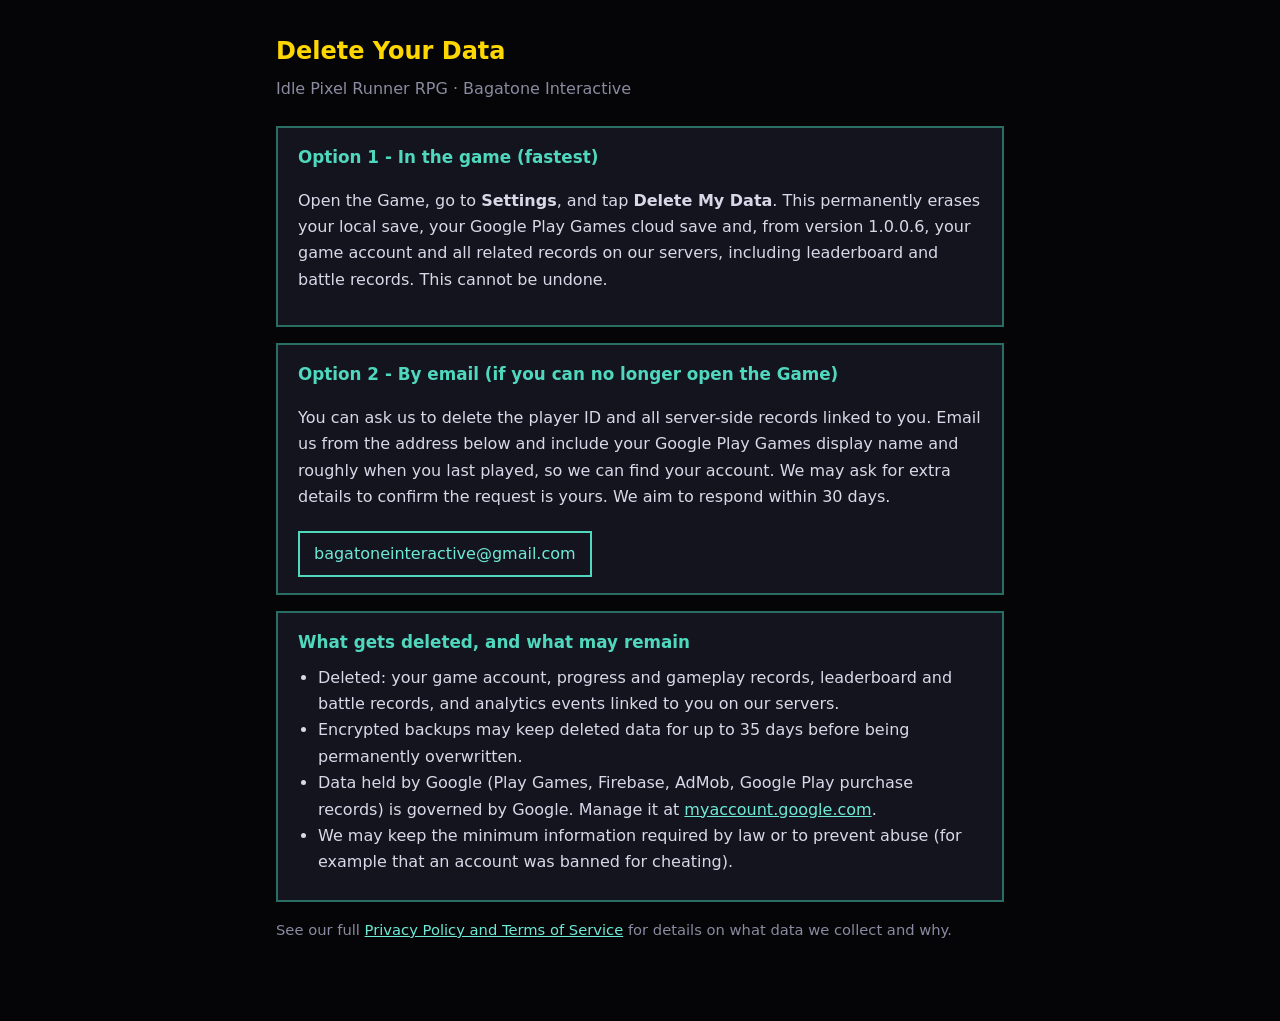
==== delete_data.html @ 187f265d "Update privacy policy and terms for online features (server, leaderboards, PvP, own analytics); add " ====
<!doctype html>
<html lang="en">
<head>
<meta charset="UTF-8">
<meta name="viewport" content="width=device-width, initial-scale=1">
<title>Delete Your Data - Idle Pixel Runner RPG</title>
<style>
  :root{
    --bg:#050508; --panel:#14141F; --border:#4FD8BE; --border-dim:#2A6E63;
    --gold:#FFD700; --text:#D8D8E8; --muted:#8A8AA0; --link:#6EEAD6;
  }
  *{box-sizing:border-box;}
  html,body{background:var(--bg);}
  body{margin:0;color:var(--text);font-family:system-ui,-apple-system,"Segoe UI",Roboto,sans-serif;line-height:1.65;font-size:16px;}
  .wrap{max-width:760px;margin:0 auto;padding:32px 16px 64px;}
  h1{font-size:1.5rem;margin:0 0 4px;color:var(--gold);}
  .studio{color:var(--muted);margin-bottom:24px;}
  section{background:var(--panel);border:2px solid var(--border-dim);padding:16px 20px;margin-bottom:16px;}
  h2{font-size:1.05rem;margin:0 0 8px;color:var(--border);}
  ul{padding-left:20px;margin:8px 0;}
  a{color:var(--link);}
  .mail{display:inline-block;margin-top:4px;padding:8px 14px;border:2px solid var(--border);color:var(--link);text-decoration:none;}
  .note{color:var(--muted);font-size:.92rem;}
</style>
</head>
<body>
<div class="wrap">
  <h1>Delete Your Data</h1>
  <div class="studio">Idle Pixel Runner RPG &middot; Bagatone Interactive</div>

  <section>
    <h2>Option 1 - In the game (fastest)</h2>
    <p>Open the Game, go to <strong>Settings</strong>, and tap <strong>Delete My Data</strong>. This permanently erases your local save, your Google Play Games cloud save and, from version 1.0.0.6, your game account and all related records on our servers, including leaderboard and battle records. This cannot be undone.</p>
  </section>

  <section>
    <h2>Option 2 - By email (if you can no longer open the Game)</h2>
    <p>You can ask us to delete the player ID and all server-side records linked to you. Email us from the address below and include your Google Play Games display name and roughly when you last played, so we can find your account. We may ask for extra details to confirm the request is yours. We aim to respond within 30 days.</p>
    <a class="mail" href="mailto:bagatoneinteractive@gmail.com?subject=Delete%20my%20data%20-%20Idle%20Pixel%20Runner%20RPG">bagatoneinteractive@gmail.com</a>
  </section>

  <section>
    <h2>What gets deleted, and what may remain</h2>
    <ul>
      <li>Deleted: your game account, progress and gameplay records, leaderboard and battle records, and analytics events linked to you on our servers.</li>
      <li>Encrypted backups may keep deleted data for up to 35 days before being permanently overwritten.</li>
      <li>Data held by Google (Play Games, Firebase, AdMob, Google Play purchase records) is governed by Google. Manage it at <a href="https://myaccount.google.com" target="_blank" rel="noopener">myaccount.google.com</a>.</li>
      <li>We may keep the minimum information required by law or to prevent abuse (for example that an account was banned for cheating).</li>
    </ul>
  </section>

  <p class="note">See our full <a href="./">Privacy Policy and Terms of Service</a> for details on what data we collect and why.</p>
</div>
</body>
</html>
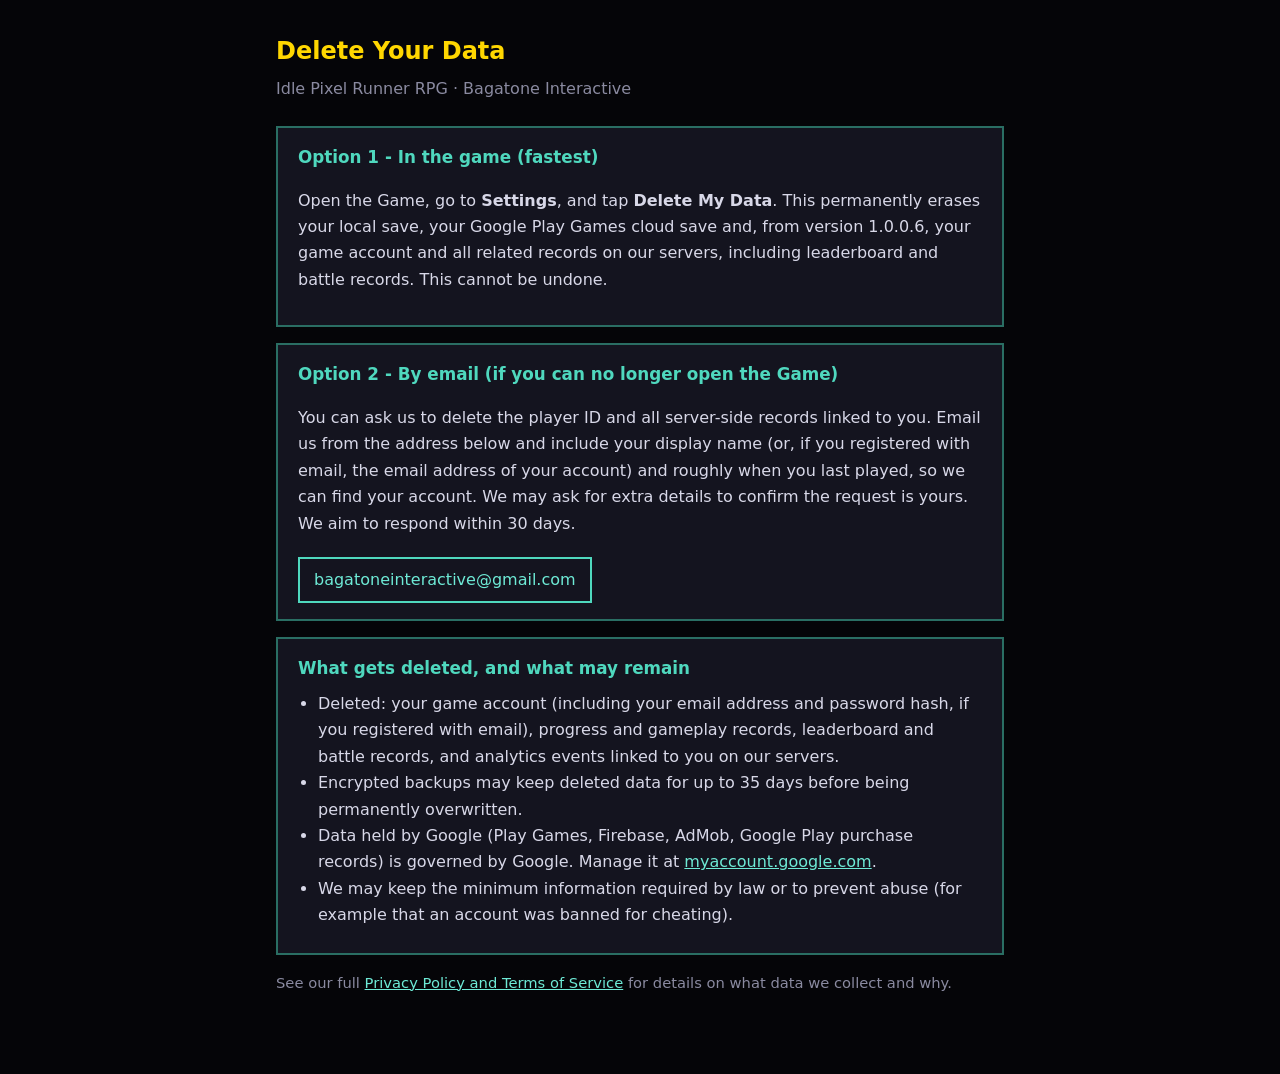
==== commit 285ee054: "Policy update: Google sign-in plus optional email/password accounts, service emails, retention, secu" ====
--- a/delete_data.html
+++ b/delete_data.html
@@ -35,14 +35,14 @@
 
   <section>
     <h2>Option 2 - By email (if you can no longer open the Game)</h2>
-    <p>You can ask us to delete the player ID and all server-side records linked to you. Email us from the address below and include your Google Play Games display name and roughly when you last played, so we can find your account. We may ask for extra details to confirm the request is yours. We aim to respond within 30 days.</p>
+    <p>You can ask us to delete the player ID and all server-side records linked to you. Email us from the address below and include your display name (or, if you registered with email, the email address of your account) and roughly when you last played, so we can find your account. We may ask for extra details to confirm the request is yours. We aim to respond within 30 days.</p>
     <a class="mail" href="mailto:bagatoneinteractive@gmail.com?subject=Delete%20my%20data%20-%20Idle%20Pixel%20Runner%20RPG">bagatoneinteractive@gmail.com</a>
   </section>
 
   <section>
     <h2>What gets deleted, and what may remain</h2>
     <ul>
-      <li>Deleted: your game account, progress and gameplay records, leaderboard and battle records, and analytics events linked to you on our servers.</li>
+      <li>Deleted: your game account (including your email address and password hash, if you registered with email), progress and gameplay records, leaderboard and battle records, and analytics events linked to you on our servers.</li>
       <li>Encrypted backups may keep deleted data for up to 35 days before being permanently overwritten.</li>
       <li>Data held by Google (Play Games, Firebase, AdMob, Google Play purchase records) is governed by Google. Manage it at <a href="https://myaccount.google.com" target="_blank" rel="noopener">myaccount.google.com</a>.</li>
       <li>We may keep the minimum information required by law or to prevent abuse (for example that an account was banned for cheating).</li>
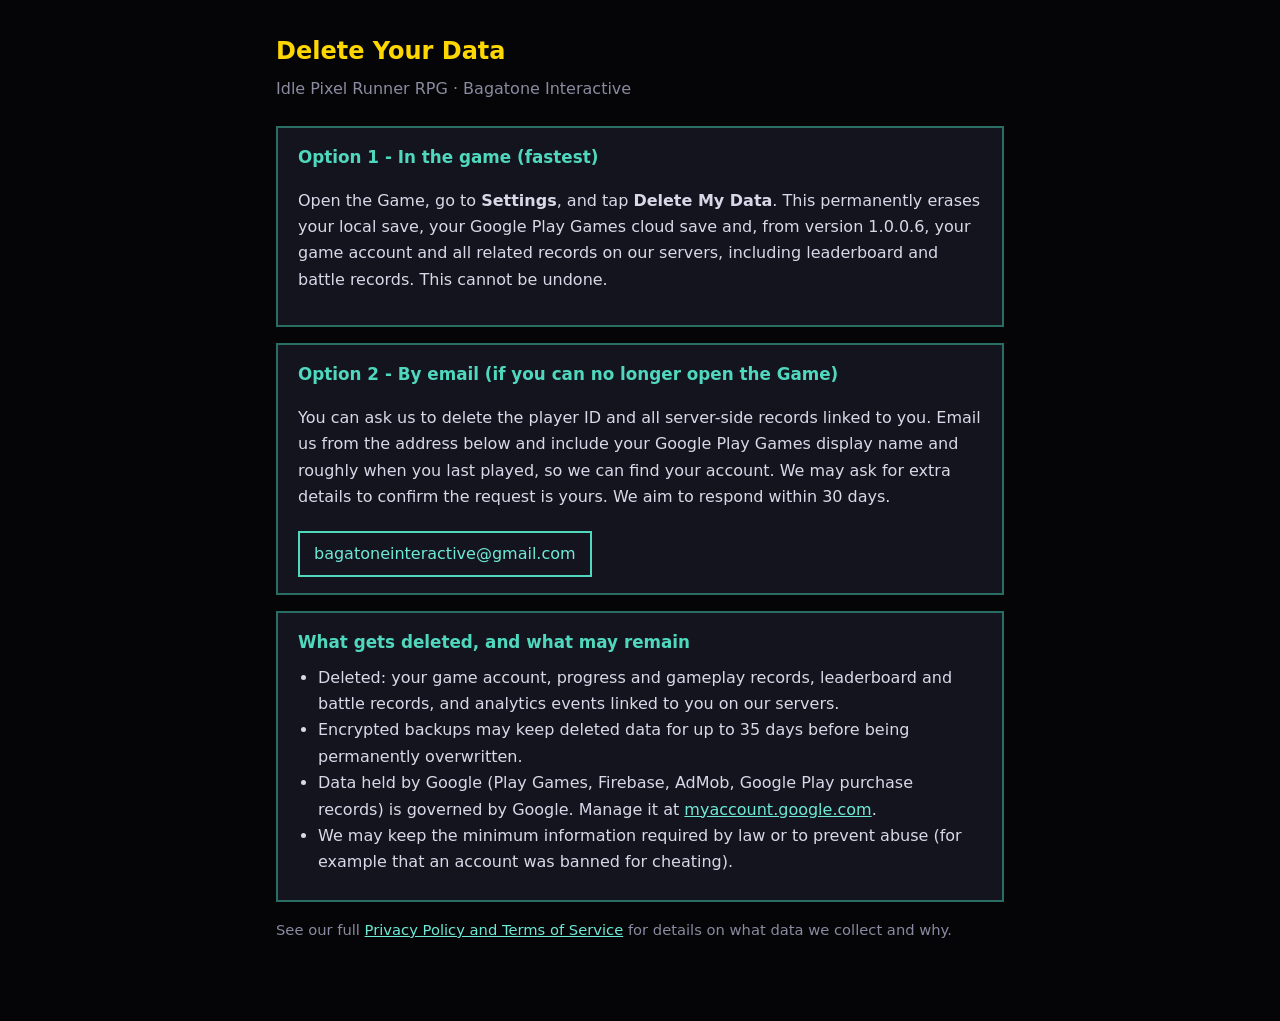
==== commit 4535054e: "Policy: revert to Google sign-in only (email/password accounts postponed)" ====
--- a/delete_data.html
+++ b/delete_data.html
@@ -35,14 +35,14 @@
 
   <section>
     <h2>Option 2 - By email (if you can no longer open the Game)</h2>
-    <p>You can ask us to delete the player ID and all server-side records linked to you. Email us from the address below and include your display name (or, if you registered with email, the email address of your account) and roughly when you last played, so we can find your account. We may ask for extra details to confirm the request is yours. We aim to respond within 30 days.</p>
+    <p>You can ask us to delete the player ID and all server-side records linked to you. Email us from the address below and include your Google Play Games display name and roughly when you last played, so we can find your account. We may ask for extra details to confirm the request is yours. We aim to respond within 30 days.</p>
     <a class="mail" href="mailto:bagatoneinteractive@gmail.com?subject=Delete%20my%20data%20-%20Idle%20Pixel%20Runner%20RPG">bagatoneinteractive@gmail.com</a>
   </section>
 
   <section>
     <h2>What gets deleted, and what may remain</h2>
     <ul>
-      <li>Deleted: your game account (including your email address and password hash, if you registered with email), progress and gameplay records, leaderboard and battle records, and analytics events linked to you on our servers.</li>
+      <li>Deleted: your game account, progress and gameplay records, leaderboard and battle records, and analytics events linked to you on our servers.</li>
       <li>Encrypted backups may keep deleted data for up to 35 days before being permanently overwritten.</li>
       <li>Data held by Google (Play Games, Firebase, AdMob, Google Play purchase records) is governed by Google. Manage it at <a href="https://myaccount.google.com" target="_blank" rel="noopener">myaccount.google.com</a>.</li>
       <li>We may keep the minimum information required by law or to prevent abuse (for example that an account was banned for cheating).</li>
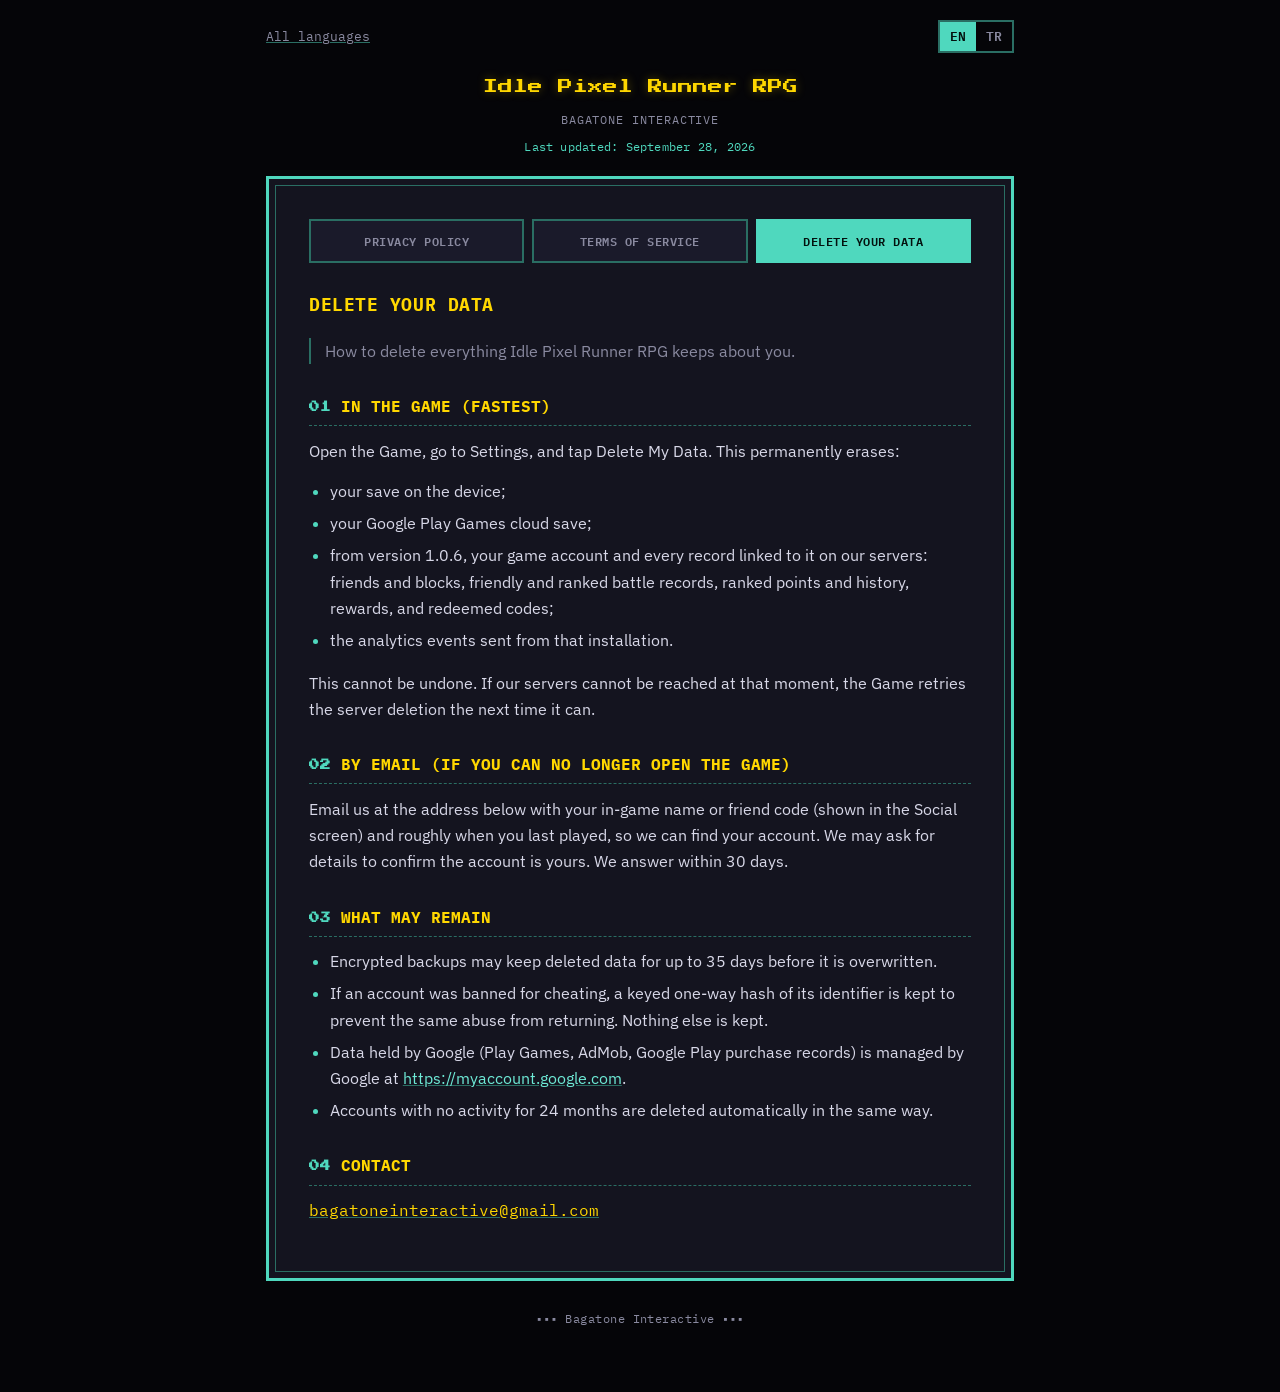
==== commit 11b468fa: "Update for the current build: clans (groups of players without chat), full save backup, our hosting " ====
--- a/delete_data.html
+++ b/delete_data.html
@@ -1,55 +1,64 @@
 <!doctype html>
 <html lang="en">
 <head>
-<meta charset="UTF-8">
+<meta charset="utf-8">
 <meta name="viewport" content="width=device-width, initial-scale=1">
 <title>Delete Your Data - Idle Pixel Runner RPG</title>
-<style>
-  :root{
-    --bg:#050508; --panel:#14141F; --border:#4FD8BE; --border-dim:#2A6E63;
-    --gold:#FFD700; --text:#D8D8E8; --muted:#8A8AA0; --link:#6EEAD6;
-  }
-  *{box-sizing:border-box;}
-  html,body{background:var(--bg);}
-  body{margin:0;color:var(--text);font-family:system-ui,-apple-system,"Segoe UI",Roboto,sans-serif;line-height:1.65;font-size:16px;}
-  .wrap{max-width:760px;margin:0 auto;padding:32px 16px 64px;}
-  h1{font-size:1.5rem;margin:0 0 4px;color:var(--gold);}
-  .studio{color:var(--muted);margin-bottom:24px;}
-  section{background:var(--panel);border:2px solid var(--border-dim);padding:16px 20px;margin-bottom:16px;}
-  h2{font-size:1.05rem;margin:0 0 8px;color:var(--border);}
-  ul{padding-left:20px;margin:8px 0;}
-  a{color:var(--link);}
-  .mail{display:inline-block;margin-top:4px;padding:8px 14px;border:2px solid var(--border);color:var(--link);text-decoration:none;}
-  .note{color:var(--muted);font-size:.92rem;}
-</style>
+<meta name="description" content="Delete Your Data - Idle Pixel Runner RPG, Bagatone Interactive">
+<link rel="preconnect" href="https://fonts.googleapis.com">
+<link rel="preconnect" href="https://fonts.gstatic.com" crossorigin>
+<link href="https://fonts.googleapis.com/css2?family=Press+Start+2P&family=IBM+Plex+Sans:wght@400;600;700&family=IBM+Plex+Mono:wght@500;600&display=swap" rel="stylesheet">
+<link rel="stylesheet" href="style.css">
+<link rel="alternate" hreflang="en" href="delete_data_en.html">
+<link rel="alternate" hreflang="tr" href="delete_data_tr.html">
 </head>
 <body>
 <div class="wrap">
-  <h1>Delete Your Data</h1>
-  <div class="studio">Idle Pixel Runner RPG &middot; Bagatone Interactive</div>
-
-  <section>
-    <h2>Option 1 - In the game (fastest)</h2>
-    <p>Open the Game, go to <strong>Settings</strong>, and tap <strong>Delete My Data</strong>. This permanently erases your local save, your Google Play Games cloud save and, from version 1.0.0.6, your game account and all related records on our servers, including leaderboard and battle records. This cannot be undone.</p>
-  </section>
-
-  <section>
-    <h2>Option 2 - By email (if you can no longer open the Game)</h2>
-    <p>You can ask us to delete the player ID and all server-side records linked to you. Email us from the address below and include your Google Play Games display name and roughly when you last played, so we can find your account. We may ask for extra details to confirm the request is yours. We aim to respond within 30 days.</p>
-    <a class="mail" href="mailto:bagatoneinteractive@gmail.com?subject=Delete%20my%20data%20-%20Idle%20Pixel%20Runner%20RPG">bagatoneinteractive@gmail.com</a>
-  </section>
-
-  <section>
-    <h2>What gets deleted, and what may remain</h2>
-    <ul>
-      <li>Deleted: your game account, progress and gameplay records, leaderboard and battle records, and analytics events linked to you on our servers.</li>
-      <li>Encrypted backups may keep deleted data for up to 35 days before being permanently overwritten.</li>
-      <li>Data held by Google (Play Games, Firebase, AdMob, Google Play purchase records) is governed by Google. Manage it at <a href="https://myaccount.google.com" target="_blank" rel="noopener">myaccount.google.com</a>.</li>
-      <li>We may keep the minimum information required by law or to prevent abuse (for example that an account was banned for cheating).</li>
-    </ul>
-  </section>
-
-  <p class="note">See our full <a href="./">Privacy Policy and Terms of Service</a> for details on what data we collect and why.</p>
+<nav class="top" aria-label="Language">
+  <a class="back" href="index.html">All languages</a>
+  <span class="langs"><span class="on" aria-current="true">EN</span><a href="delete_data_tr.html" hreflang="tr" lang="tr" title="Türkçe">TR</a></span>
+</nav>
+<header class="crest">
+  <a class="home" href="index.html">Idle Pixel Runner RPG</a>
+  <div class="studio">Bagatone Interactive</div>
+  <div class="updated">Last updated: September 28, 2026</div>
+</header>
+<main class="ledger">
+  <nav class="tabs" aria-label="Documents">
+    <a class="tab" href="privacy_en.html">Privacy Policy</a>
+    <a class="tab" href="terms_en.html">Terms of Service</a>
+    <span class="tab on" aria-current="page">Delete Your Data</span>
+  </nav>
+  <article>
+<h1>DELETE YOUR DATA</h1>
+<p class="lede">How to delete everything Idle Pixel Runner RPG keeps about you.</p>
+<section id="s1"><h2><span class="n">01</span> IN THE GAME (FASTEST)</h2>
+<p>Open the Game, go to Settings, and tap Delete My Data. This permanently erases:</p>
+<ul>
+<li>your save on the device;</li>
+<li>your Google Play Games cloud save;</li>
+<li>from version 1.0.6, your game account and every record linked to it on our servers: friends and blocks, friendly and ranked battle records, ranked points and history, rewards, and redeemed codes;</li>
+<li>the analytics events sent from that installation.</li>
+</ul>
+<p>This cannot be undone. If our servers cannot be reached at that moment, the Game retries the server deletion the next time it can.</p>
+</section>
+<section id="s2"><h2><span class="n">02</span> BY EMAIL (IF YOU CAN NO LONGER OPEN THE GAME)</h2>
+<p>Email us at the address below with your in-game name or friend code (shown in the Social screen) and roughly when you last played, so we can find your account. We may ask for details to confirm the account is yours. We answer within 30 days.</p>
+</section>
+<section id="s3"><h2><span class="n">03</span> WHAT MAY REMAIN</h2>
+<ul>
+<li>Encrypted backups may keep deleted data for up to 35 days before it is overwritten.</li>
+<li>If an account was banned for cheating, a keyed one-way hash of its identifier is kept to prevent the same abuse from returning. Nothing else is kept.</li>
+<li>Data held by Google (Play Games, AdMob, Google Play purchase records) is managed by Google at <a href="https://myaccount.google.com" rel="noopener">https://myaccount.google.com</a>.</li>
+<li>Accounts with no activity for 24 months are deleted automatically in the same way.</li>
+</ul>
+</section>
+<section id="s4"><h2><span class="n">04</span> CONTACT</h2>
+<p><a class="mail" href="mailto:bagatoneinteractive@gmail.com">bagatoneinteractive@gmail.com</a></p>
+</section>
+  </article>
+</main>
+<footer class="page">&#9642;&#9642;&#9642; Bagatone Interactive &#9642;&#9642;&#9642;</footer>
 </div>
 </body>
 </html>
--- a/style.css
+++ b/style.css
@@ -0,0 +1,73 @@
+:root {
+  --bg: #050508; --panel: #14141F; --panel-2: #1A1A2A;
+  --border: #4FD8BE; --border-dim: #2A6E63; --gold: #FFD700;
+  --text: #D8D8E8; --muted: #8A8AA0; --link: #6EEAD6;
+}
+* { box-sizing: border-box; }
+html, body { background: var(--bg); }
+body {
+  margin: 0; color: var(--text); font-size: 16px; line-height: 1.65;
+  font-family: 'IBM Plex Sans', system-ui, -apple-system, 'Segoe UI', Roboto, sans-serif;
+}
+.wrap { max-width: 780px; margin: 0 auto; padding-inline: 16px; padding-block: 20px 64px; }
+
+nav.top { display: flex; justify-content: space-between; align-items: center; gap: 12px;
+  font-family: 'IBM Plex Mono', ui-monospace, monospace; font-size: .8rem; }
+nav.top .back { color: var(--muted); }
+.langs { display: flex; border: 2px solid var(--border-dim); }
+.langs a, .langs span { padding: 4px 10px; text-decoration: none; font-weight: 600; }
+.langs a { color: var(--muted); }
+.langs a:hover { color: var(--text); }
+.langs .on { background: var(--border); color: #03110E; }
+
+.crest { text-align: center; margin: 22px 0 20px; }
+.crest .home { font-family: 'Press Start 2P', ui-monospace, monospace; font-size: .92rem;
+  color: var(--gold); text-decoration: none; text-shadow: 0 0 10px rgba(255, 215, 0, .35); }
+.crest .studio, .crest .updated { font-family: 'IBM Plex Mono', ui-monospace, monospace;
+  font-size: .72rem; letter-spacing: .08em; text-transform: uppercase; color: var(--muted); margin-top: 8px; }
+.crest .updated { color: var(--border); text-transform: none; letter-spacing: .02em; }
+
+.ledger { background: var(--panel); border: 3px solid var(--border);
+  padding: clamp(18px, 5vw, 40px); position: relative; }
+.ledger::before { content: ""; position: absolute; inset: 6px; border: 1px solid var(--border-dim); pointer-events: none; }
+
+nav.tabs { display: flex; flex-wrap: wrap; gap: 8px; margin-bottom: 26px; position: relative; }
+.tab { flex: 1 1 160px; text-align: center; padding: 10px 8px; text-decoration: none;
+  font-family: 'IBM Plex Mono', ui-monospace, monospace; font-size: .78rem; font-weight: 600;
+  letter-spacing: .04em; text-transform: uppercase;
+  background: var(--panel-2); color: var(--muted); border: 2px solid var(--border-dim); }
+.tab:hover { color: var(--text); }
+.tab.on { background: var(--border); border-color: var(--border); color: #03110E; }
+
+article { position: relative; }
+h1 { font-family: 'IBM Plex Mono', ui-monospace, monospace; font-size: 1.15rem; color: var(--gold);
+  margin: 0 0 1em; letter-spacing: .03em; text-wrap: balance; }
+h2 { display: flex; align-items: baseline; gap: 10px; margin: 1.8em 0 .7em; padding-bottom: 6px;
+  font-family: 'IBM Plex Mono', ui-monospace, monospace; font-size: 1rem; color: var(--gold);
+  border-bottom: 1px dashed var(--border-dim); text-wrap: balance; }
+h2 .n { font-family: 'Press Start 2P', ui-monospace, monospace; font-size: .66rem; color: var(--border); flex: 0 0 auto; }
+h3 { font-size: .98rem; color: #EDEDF6; margin: 1.3em 0 .3em; }
+p, li { max-width: 68ch; }
+p { margin: 0 0 .9em; }
+ul { margin: 0 0 1em; padding-left: 1.3em; }
+li { margin-bottom: .35em; }
+li::marker { color: var(--border); }
+.lede { color: var(--muted); border-left: 2px solid var(--border-dim); padding-left: 14px; }
+a { color: var(--link); text-decoration-color: var(--border-dim); overflow-wrap: anywhere; }
+a:hover { text-decoration-color: var(--link); }
+a:focus-visible { outline: 2px solid var(--gold); outline-offset: 2px; }
+a.mail { font-family: 'IBM Plex Mono', ui-monospace, monospace; color: var(--gold); }
+
+.index { display: grid; grid-template-columns: repeat(auto-fit, minmax(260px, 1fr)); gap: 18px; }
+.index .lang { border: 2px solid var(--border-dim); background: var(--panel-2); padding: 18px 20px; position: relative; }
+.index .lang.mine { border-color: var(--border); }
+.index h2 { margin-top: 0; }
+.index ul.docs { list-style: none; padding: 0; margin: 0; }
+.index ul.docs li { margin: 0 0 8px; }
+.index ul.docs a { display: block; padding: 10px 12px; border: 1px solid var(--border-dim);
+  text-decoration: none; font-weight: 600; background: var(--panel); }
+.index ul.docs a:hover { border-color: var(--border); }
+
+footer.page { margin-top: 28px; text-align: center; font-family: 'IBM Plex Mono', ui-monospace, monospace;
+  font-size: .72rem; color: var(--muted); letter-spacing: .04em; }
+@media (max-width: 480px) { .crest .home { font-size: .76rem; } }
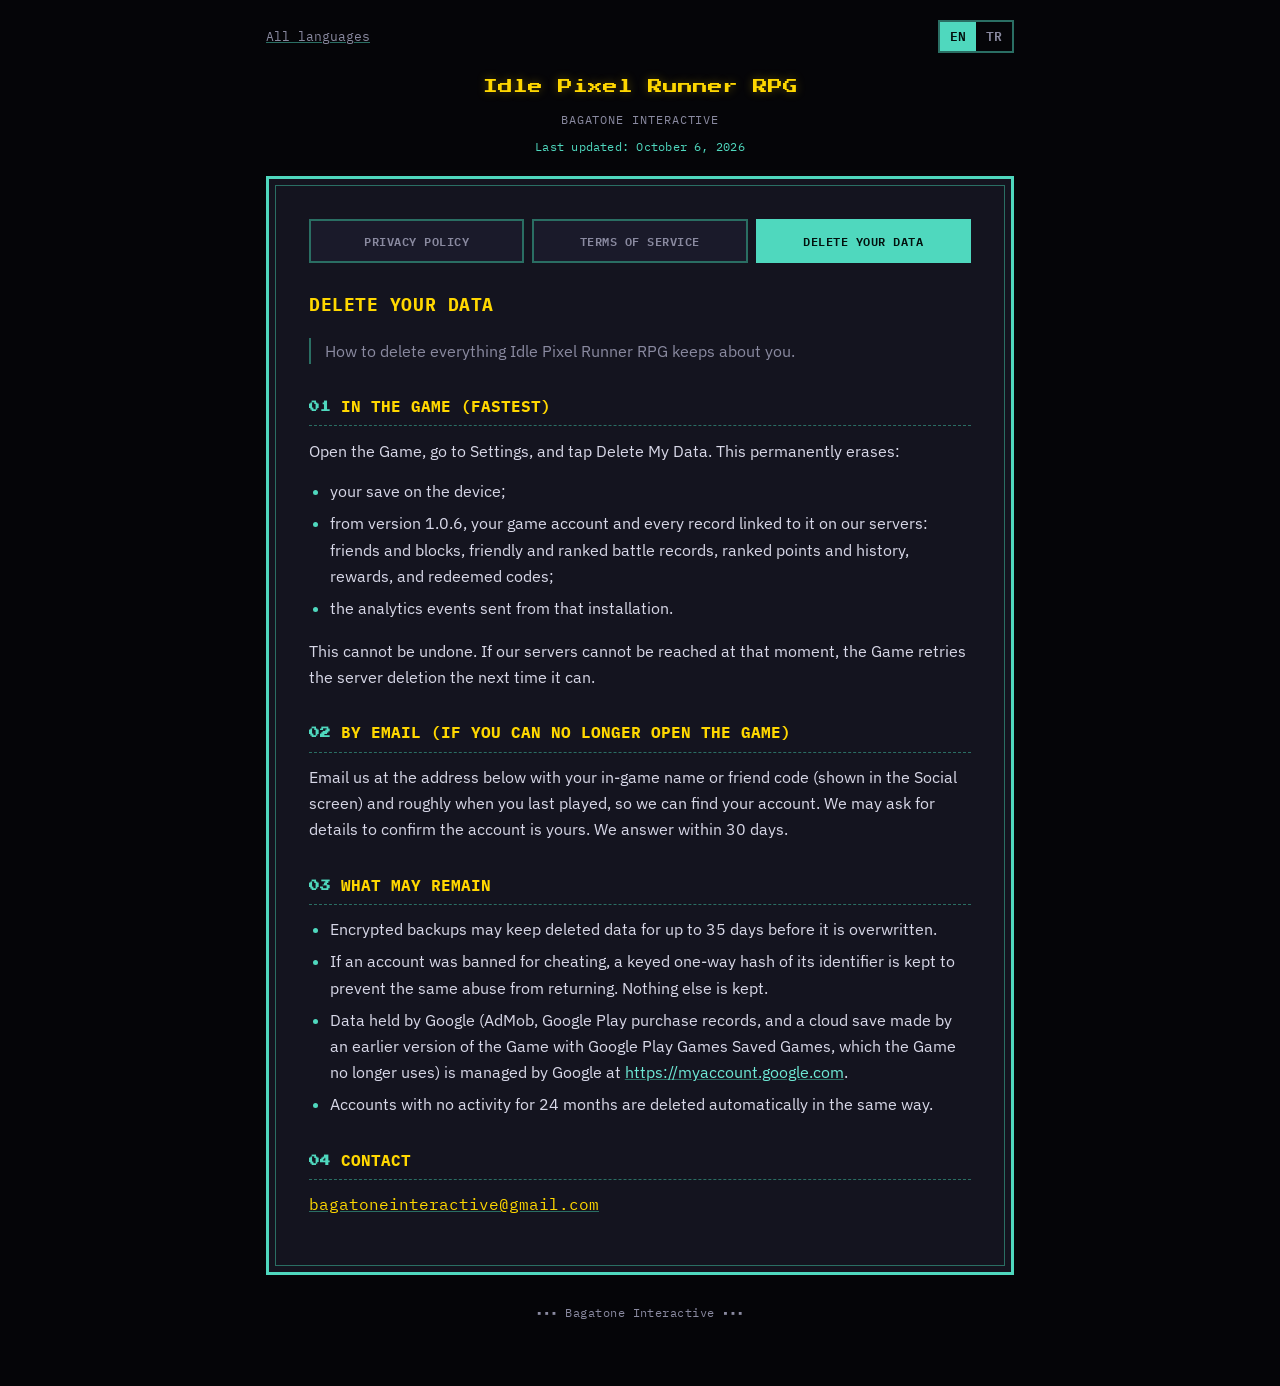
==== commit c6a47999: "Update for build 7: Google sign-in (account id only), save lives on our server, Play Games and Googl" ====
--- a/delete_data.html
+++ b/delete_data.html
@@ -21,7 +21,7 @@
 <header class="crest">
   <a class="home" href="index.html">Idle Pixel Runner RPG</a>
   <div class="studio">Bagatone Interactive</div>
-  <div class="updated">Last updated: September 28, 2026</div>
+  <div class="updated">Last updated: October 6, 2026</div>
 </header>
 <main class="ledger">
   <nav class="tabs" aria-label="Documents">
@@ -36,7 +36,6 @@
 <p>Open the Game, go to Settings, and tap Delete My Data. This permanently erases:</p>
 <ul>
 <li>your save on the device;</li>
-<li>your Google Play Games cloud save;</li>
 <li>from version 1.0.6, your game account and every record linked to it on our servers: friends and blocks, friendly and ranked battle records, ranked points and history, rewards, and redeemed codes;</li>
 <li>the analytics events sent from that installation.</li>
 </ul>
@@ -49,7 +48,7 @@
 <ul>
 <li>Encrypted backups may keep deleted data for up to 35 days before it is overwritten.</li>
 <li>If an account was banned for cheating, a keyed one-way hash of its identifier is kept to prevent the same abuse from returning. Nothing else is kept.</li>
-<li>Data held by Google (Play Games, AdMob, Google Play purchase records) is managed by Google at <a href="https://myaccount.google.com" rel="noopener">https://myaccount.google.com</a>.</li>
+<li>Data held by Google (AdMob, Google Play purchase records, and a cloud save made by an earlier version of the Game with Google Play Games Saved Games, which the Game no longer uses) is managed by Google at <a href="https://myaccount.google.com" rel="noopener">https://myaccount.google.com</a>.</li>
 <li>Accounts with no activity for 24 months are deleted automatically in the same way.</li>
 </ul>
 </section>
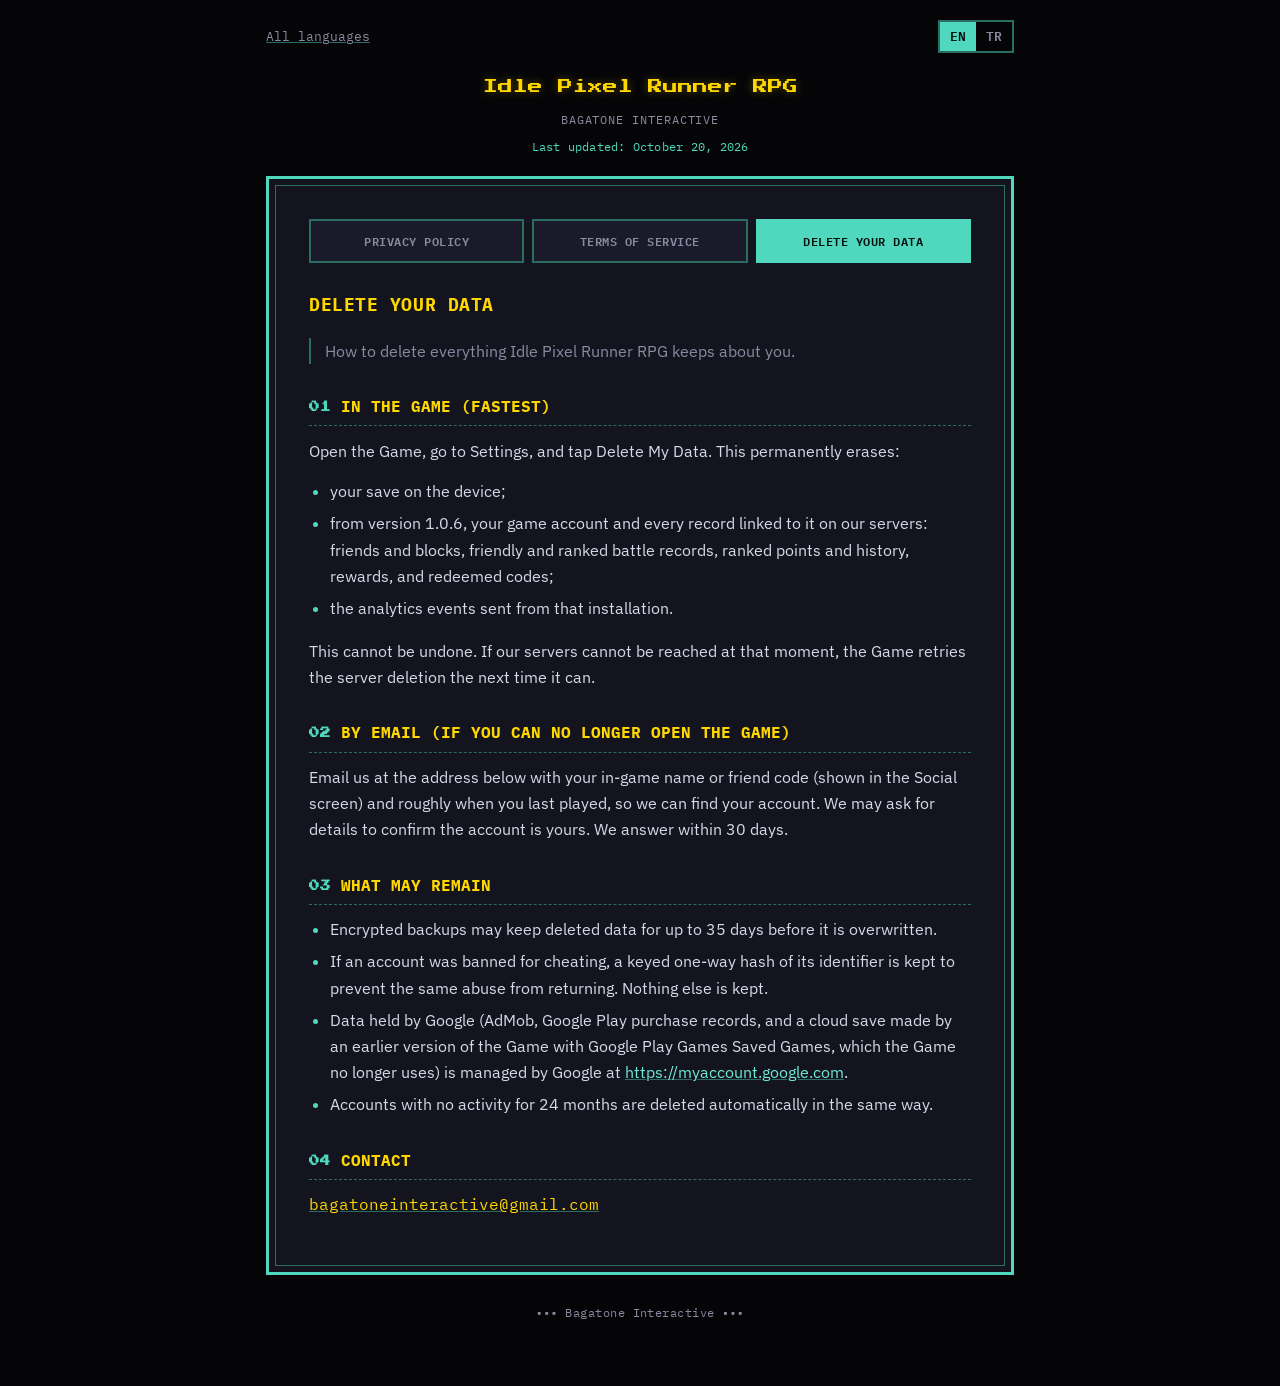
==== commit 40b03846: "Update for build 8: technical performance measurements taken while fighting (frame rate, memory use," ====
--- a/delete_data.html
+++ b/delete_data.html
@@ -21,7 +21,7 @@
 <header class="crest">
   <a class="home" href="index.html">Idle Pixel Runner RPG</a>
   <div class="studio">Bagatone Interactive</div>
-  <div class="updated">Last updated: October 6, 2026</div>
+  <div class="updated">Last updated: October 20, 2026</div>
 </header>
 <main class="ledger">
   <nav class="tabs" aria-label="Documents">
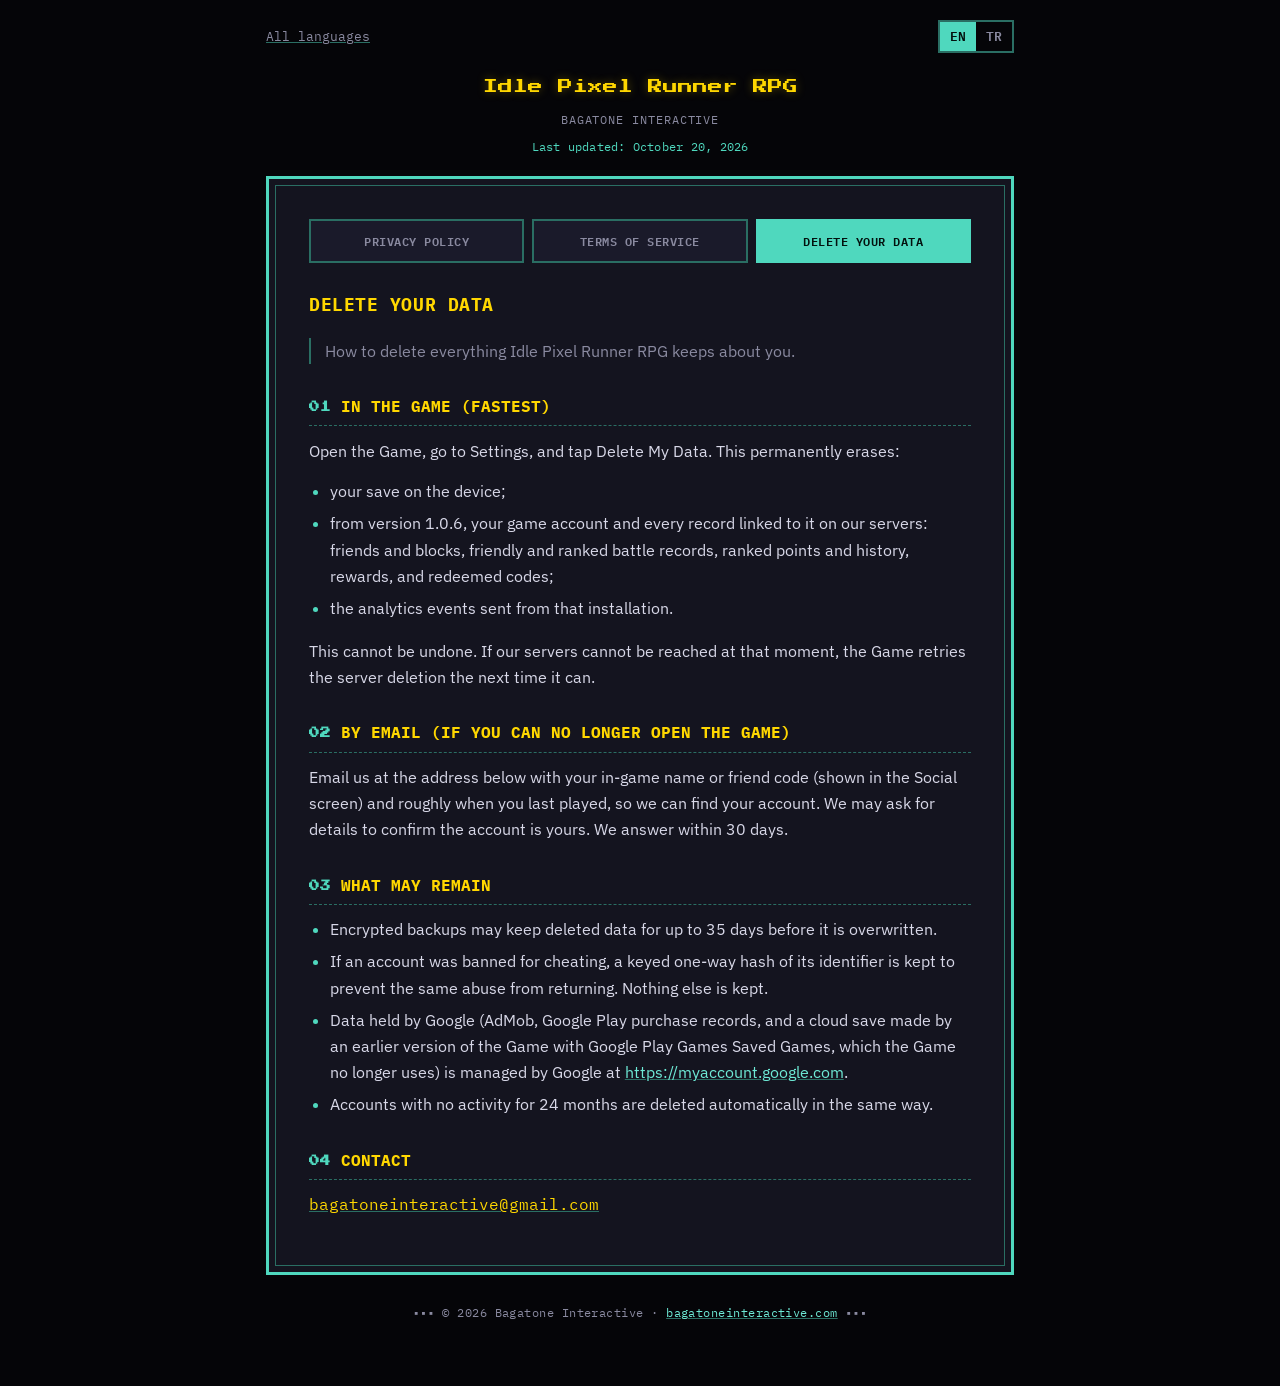
==== commit b23753b3: "Add bagatoneinteractive.com website link and incorporation rights placeholder" ====
--- a/delete_data.html
+++ b/delete_data.html
@@ -57,7 +57,7 @@
 </section>
   </article>
 </main>
-<footer class="page">&#9642;&#9642;&#9642; Bagatone Interactive &#9642;&#9642;&#9642;</footer>
+<footer class="page">&#9642;&#9642;&#9642; &copy; 2026 Bagatone Interactive &middot; <a href="https://bagatoneinteractive.com" rel="noopener">bagatoneinteractive.com</a> &#9642;&#9642;&#9642;</footer>
 </div>
 </body>
 </html>
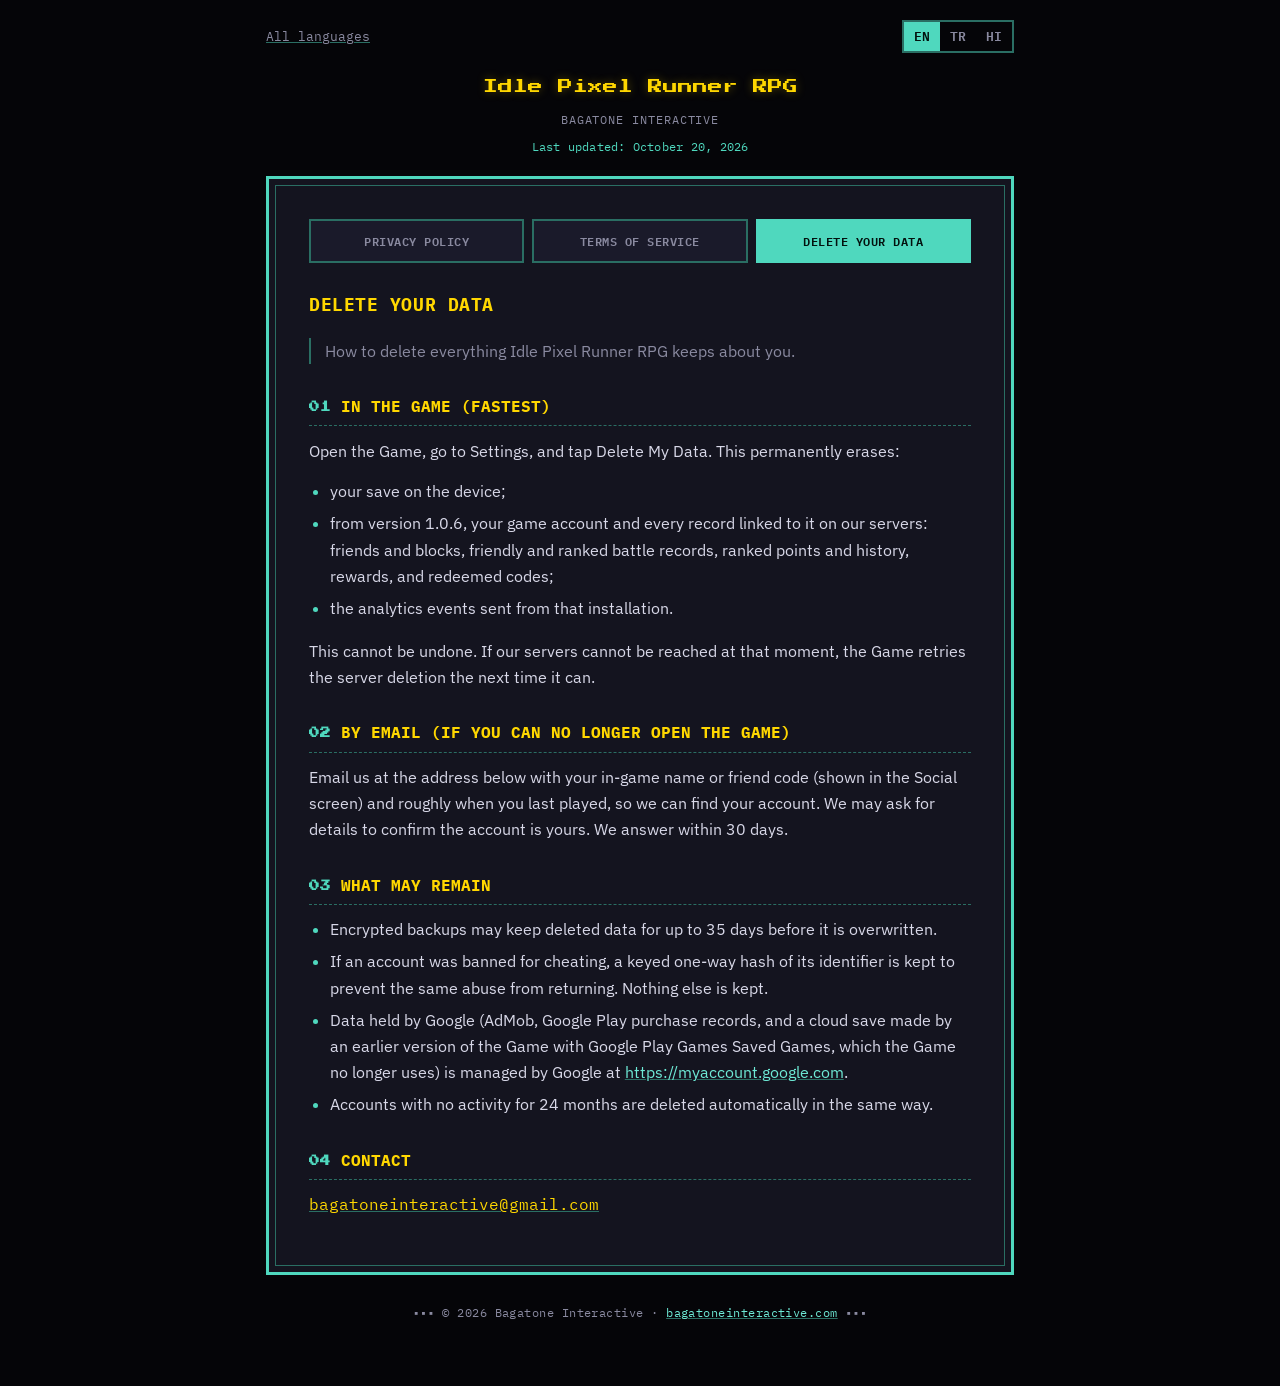
==== commit 24bb3b1a: "Add Hindi (hi) legal documents" ====
--- a/delete_data.html
+++ b/delete_data.html
@@ -11,12 +11,13 @@
 <link rel="stylesheet" href="style.css">
 <link rel="alternate" hreflang="en" href="delete_data_en.html">
 <link rel="alternate" hreflang="tr" href="delete_data_tr.html">
+<link rel="alternate" hreflang="hi" href="delete_data_hi.html">
 </head>
 <body>
 <div class="wrap">
 <nav class="top" aria-label="Language">
   <a class="back" href="index.html">All languages</a>
-  <span class="langs"><span class="on" aria-current="true">EN</span><a href="delete_data_tr.html" hreflang="tr" lang="tr" title="Türkçe">TR</a></span>
+  <span class="langs"><span class="on" aria-current="true">EN</span><a href="delete_data_tr.html" hreflang="tr" lang="tr" title="Türkçe">TR</a><a href="delete_data_hi.html" hreflang="hi" lang="hi" title="हिन्दी">HI</a></span>
 </nav>
 <header class="crest">
   <a class="home" href="index.html">Idle Pixel Runner RPG</a>
